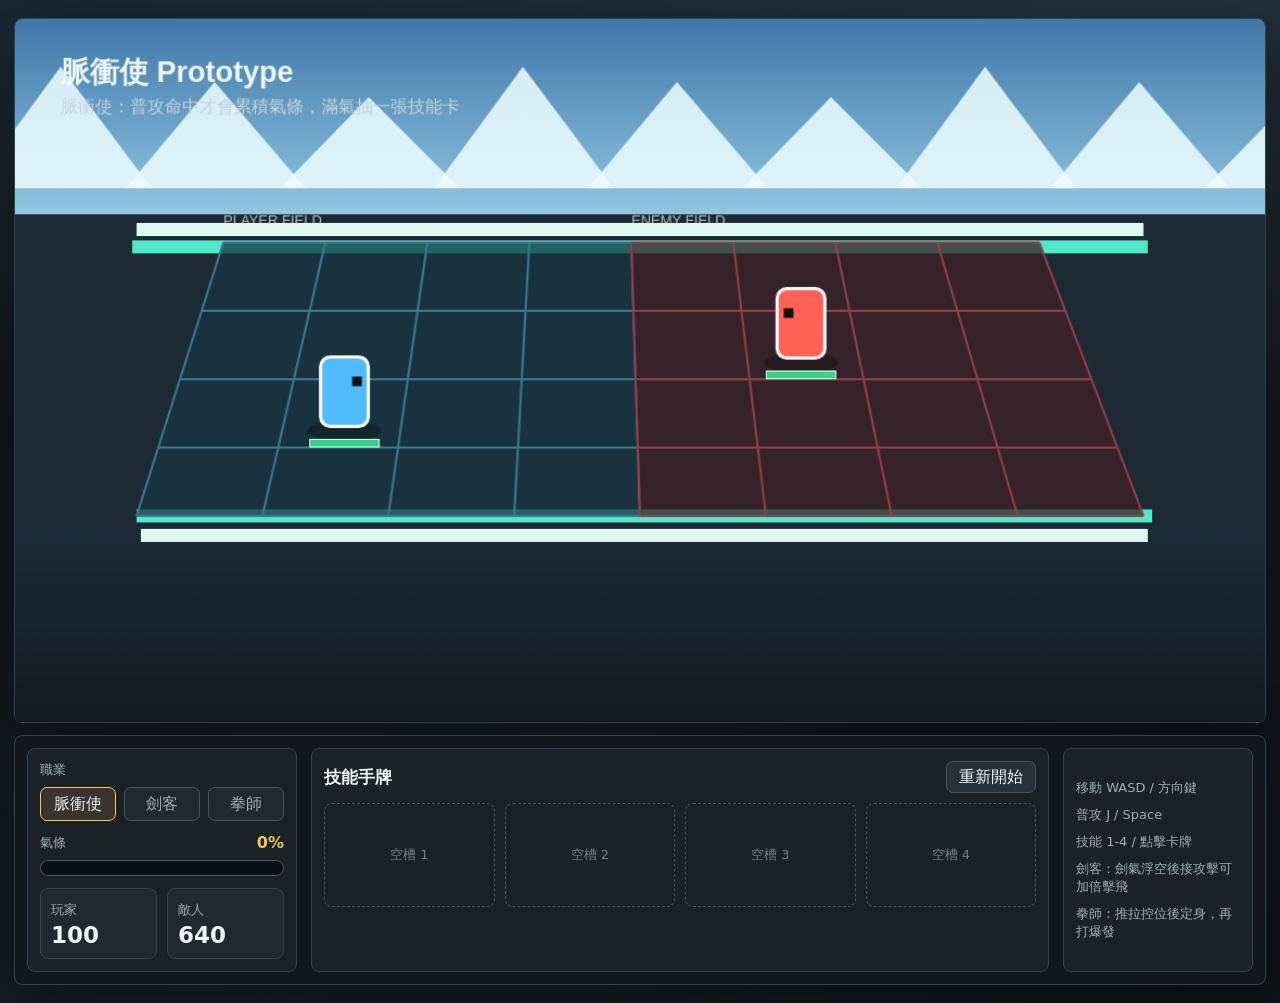
==== index.html @ 4a34f6ae "Initial game prototype" ====
<!doctype html>
<html lang="zh-Hant">
  <head>
    <meta charset="utf-8">
    <meta name="viewport" content="width=device-width, initial-scale=1">
    <title>Pulse Deck Prototype</title>
    <link rel="stylesheet" href="styles.css">
  </head>
  <body>
    <main class="shell">
      <section class="stage" aria-label="battle field">
        <canvas id="game" width="1152" height="648"></canvas>
      </section>

      <section class="bottom-hud" aria-label="battle controls">
        <div class="status-panel">
          <div class="class-panel" aria-label="class select">
            <span>職業</span>
            <div class="class-buttons">
              <button class="class-button active" type="button" data-class="adept">脈衝使</button>
              <button class="class-button" type="button" data-class="swordsman">劍客</button>
              <button class="class-button" type="button" data-class="boxer">拳師</button>
            </div>
          </div>

          <div class="meter-block">
            <div class="meter-label">
              <span>氣條</span>
              <strong id="chargeText">0%</strong>
            </div>
            <div class="meter">
              <div id="chargeFill" class="meter-fill"></div>
            </div>
          </div>

          <div class="stats">
            <div>
              <span>玩家</span>
              <strong id="playerHp">100</strong>
            </div>
            <div>
              <span>敵人</span>
              <strong id="enemyHp">160</strong>
            </div>
          </div>
        </div>

        <div class="hand-panel">
          <div class="hand-header">
            <h1>技能手牌</h1>
            <button id="restart" type="button">重新開始</button>
          </div>
          <div id="hand" class="hand" aria-live="polite"></div>
        </div>

        <div class="legend">
          <span>移動 WASD / 方向鍵</span>
          <span>普攻 J / Space</span>
          <span>技能 1-4 / 點擊卡牌</span>
          <span>劍客：劍氣浮空後接攻擊可加倍擊飛</span>
          <span>拳師：推拉控位後定身，再打爆發</span>
        </div>
      </section>
    </main>

    <script src="game.js"></script>
  </body>
</html>
---- styles.css ----
:root {
  color-scheme: dark;
  --bg: #101418;
  --panel: #151b20;
  --panel-2: #1d252b;
  --line: #33424c;
  --text: #eef5f7;
  --muted: #9eadb7;
  --good: #32d58a;
  --warn: #f1c94c;
  --hot: #ff6255;
  --skill: #50bcff;
}

* {
  box-sizing: border-box;
}

body {
  min-height: 100vh;
  margin: 0;
  background:
    linear-gradient(180deg, rgba(75, 132, 178, 0.18), transparent 42%),
    linear-gradient(135deg, #0f1419, #171d22 52%, #101317);
  color: var(--text);
  font-family: "Segoe UI", "Microsoft JhengHei", system-ui, sans-serif;
}

button {
  font: inherit;
}

.shell {
  width: min(1260px, calc(100vw - 28px));
  min-height: 100vh;
  margin: 0 auto;
  display: grid;
  grid-template-rows: auto auto;
  gap: 12px;
  align-content: start;
  padding: 18px 0;
}

.stage,
.bottom-hud {
  border: 1px solid var(--line);
  border-radius: 8px;
  background: rgba(18, 23, 28, 0.92);
  box-shadow: 0 22px 72px rgba(0, 0, 0, 0.34);
}

.stage {
  overflow: hidden;
}

canvas {
  width: 100%;
  height: auto;
  aspect-ratio: 16 / 9;
  display: block;
  background: #11171d;
}

.bottom-hud {
  min-height: 168px;
  padding: 12px;
  display: grid;
  grid-template-columns: 270px minmax(0, 1fr) 190px;
  gap: 14px;
  align-items: stretch;
}

.status-panel,
.hand-panel,
.legend {
  min-width: 0;
  border: 1px solid var(--line);
  border-radius: 8px;
  background: rgba(29, 37, 43, 0.82);
}

.status-panel {
  padding: 12px;
  display: grid;
  gap: 12px;
}

.class-panel {
  display: grid;
  gap: 8px;
}

.class-panel > span {
  color: var(--muted);
  font-size: 13px;
}

.class-buttons {
  display: grid;
  grid-template-columns: repeat(3, 1fr);
  gap: 8px;
}

.class-button {
  min-height: 34px;
  border: 1px solid #46545f;
  border-radius: 7px;
  background: #202930;
  color: var(--muted);
  cursor: pointer;
}

.class-button.active {
  border-color: var(--warn);
  background: #3a3330;
  color: var(--text);
}

.class-button:hover {
  background: #2b363f;
  color: var(--text);
}

.meter-label,
.hand-header {
  display: flex;
  align-items: center;
  justify-content: space-between;
  gap: 12px;
}

.meter-label span,
.stats span,
.legend span {
  color: var(--muted);
  font-size: 13px;
}

.meter-label strong {
  color: var(--warn);
}

.meter {
  height: 16px;
  overflow: hidden;
  margin-top: 8px;
  border: 1px solid #4b5761;
  border-radius: 999px;
  background: #0c0f12;
}

.meter-fill {
  width: 0%;
  height: 100%;
  border-radius: inherit;
  background: linear-gradient(90deg, var(--warn), var(--good));
  transition: width 120ms linear;
}

.stats {
  display: grid;
  grid-template-columns: 1fr 1fr;
  gap: 10px;
}

.stats div {
  min-width: 0;
  padding: 10px;
  border: 1px solid var(--line);
  border-radius: 8px;
  background: #202930;
}

.stats strong {
  display: block;
  margin-top: 3px;
  font-size: 23px;
}

.hand-panel {
  padding: 12px;
}

.hand-header {
  margin-bottom: 10px;
}

.hand-header h1 {
  margin: 0;
  font-size: 17px;
}

#restart {
  min-height: 32px;
  padding: 0 12px;
  border: 1px solid #46545f;
  border-radius: 7px;
  background: #26313a;
  color: var(--text);
  cursor: pointer;
}

#restart:hover {
  background: #303c45;
}

.hand {
  display: grid;
  grid-template-columns: repeat(4, minmax(0, 1fr));
  gap: 10px;
}

.card,
.card-slot {
  width: 100%;
  height: 104px;
  border-radius: 8px;
}

.card {
  padding: 10px;
  border: 1px solid #4a728c;
  background: linear-gradient(145deg, #21313a, #172229);
  color: var(--text);
  text-align: left;
  cursor: pointer;
}

.card:hover,
.card:focus-visible {
  outline: 2px solid var(--skill);
  outline-offset: 2px;
}

.card strong {
  display: flex;
  align-items: center;
  justify-content: space-between;
  gap: 8px;
  margin-bottom: 7px;
  color: #d8f0ff;
  font-size: 15px;
}

.card small {
  color: #93d8ff;
  font-size: 12px;
}

.card span {
  display: -webkit-box;
  overflow: hidden;
  -webkit-line-clamp: 3;
  -webkit-box-orient: vertical;
  color: var(--muted);
  font-size: 12px;
  line-height: 1.42;
}

.card-slot {
  display: grid;
  place-items: center;
  border: 1px dashed #46535d;
  color: #6f7d86;
  font-size: 13px;
}

.legend {
  padding: 12px;
  display: grid;
  align-content: center;
  gap: 9px;
}

@media (max-width: 900px) {
  .bottom-hud {
    grid-template-columns: 1fr;
  }
}
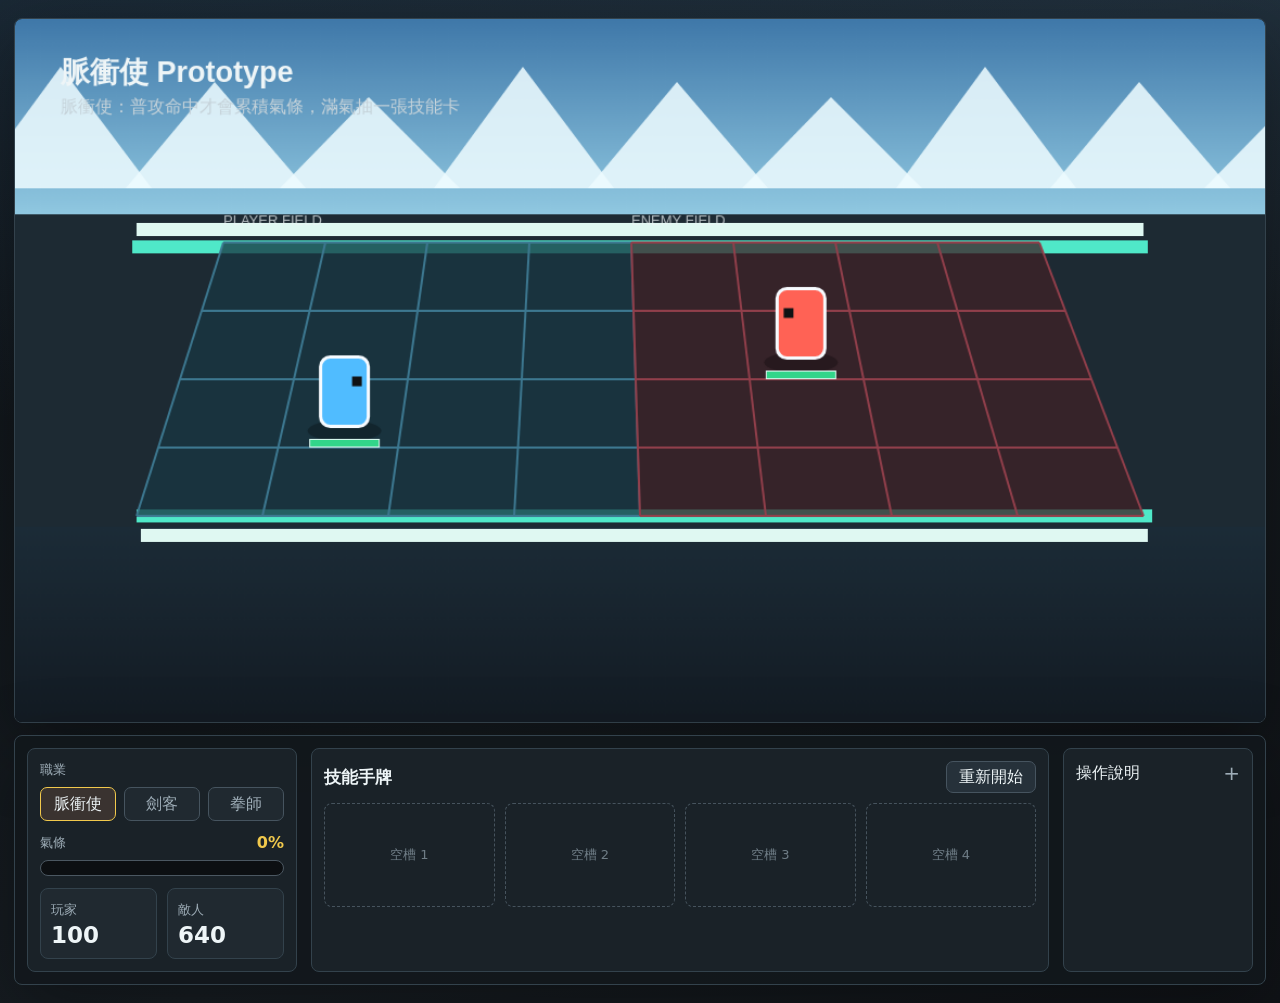
==== commit e952dc2c: "Add mobile touch controls" ====
--- a/index.html
+++ b/index.html
@@ -53,13 +53,17 @@
           <div id="hand" class="hand" aria-live="polite"></div>
         </div>
 
-        <div class="legend">
-          <span>移動 WASD / 方向鍵</span>
-          <span>普攻 J / Space</span>
-          <span>技能 1-4 / 點擊卡牌</span>
-          <span>劍客：劍氣浮空後接攻擊可加倍擊飛</span>
-          <span>拳師：推拉控位後定身，再打爆發</span>
-        </div>
+        <details class="legend">
+          <summary>操作說明</summary>
+          <div class="legend-content">
+            <span>移動 WASD / 方向鍵</span>
+            <span>普攻 J / Space</span>
+            <span>技能 1-4 / 點擊卡牌</span>
+            <span>手機：在棋盤滑動移動，點擊棋盤普攻</span>
+            <span>劍客：劍氣浮空後接攻擊可加倍擊飛</span>
+            <span>拳師：推拉控位後定身，再打爆發</span>
+          </div>
+        </details>
       </section>
     </main>
 
--- a/styles.css
+++ b/styles.css
@@ -51,6 +51,7 @@
 
 .stage {
   overflow: hidden;
+  touch-action: none;
 }
 
 canvas {
@@ -266,7 +267,36 @@
 }
 
 .legend {
+  overflow: hidden;
+}
+
+.legend summary {
+  min-height: 44px;
   padding: 12px;
+  display: flex;
+  align-items: center;
+  cursor: pointer;
+  color: var(--text);
+  list-style: none;
+}
+
+.legend summary::-webkit-details-marker {
+  display: none;
+}
+
+.legend summary::after {
+  content: "+";
+  margin-left: auto;
+  color: var(--muted);
+  font-size: 20px;
+}
+
+.legend[open] summary::after {
+  content: "-";
+}
+
+.legend-content {
+  padding: 0 12px 12px;
   display: grid;
   align-content: center;
   gap: 9px;
@@ -276,4 +306,27 @@
   .bottom-hud {
     grid-template-columns: 1fr;
   }
-}
+
+  .shell {
+    width: min(100%, calc(100vw - 16px));
+    padding: 8px 0;
+  }
+
+  .bottom-hud {
+    gap: 12px;
+    padding: 12px;
+  }
+
+  .card,
+  .card-slot {
+    height: 106px;
+  }
+}
+
+body.mobile-input canvas {
+  touch-action: none;
+}
+
+body.mobile-input .card {
+  -webkit-tap-highlight-color: transparent;
+}
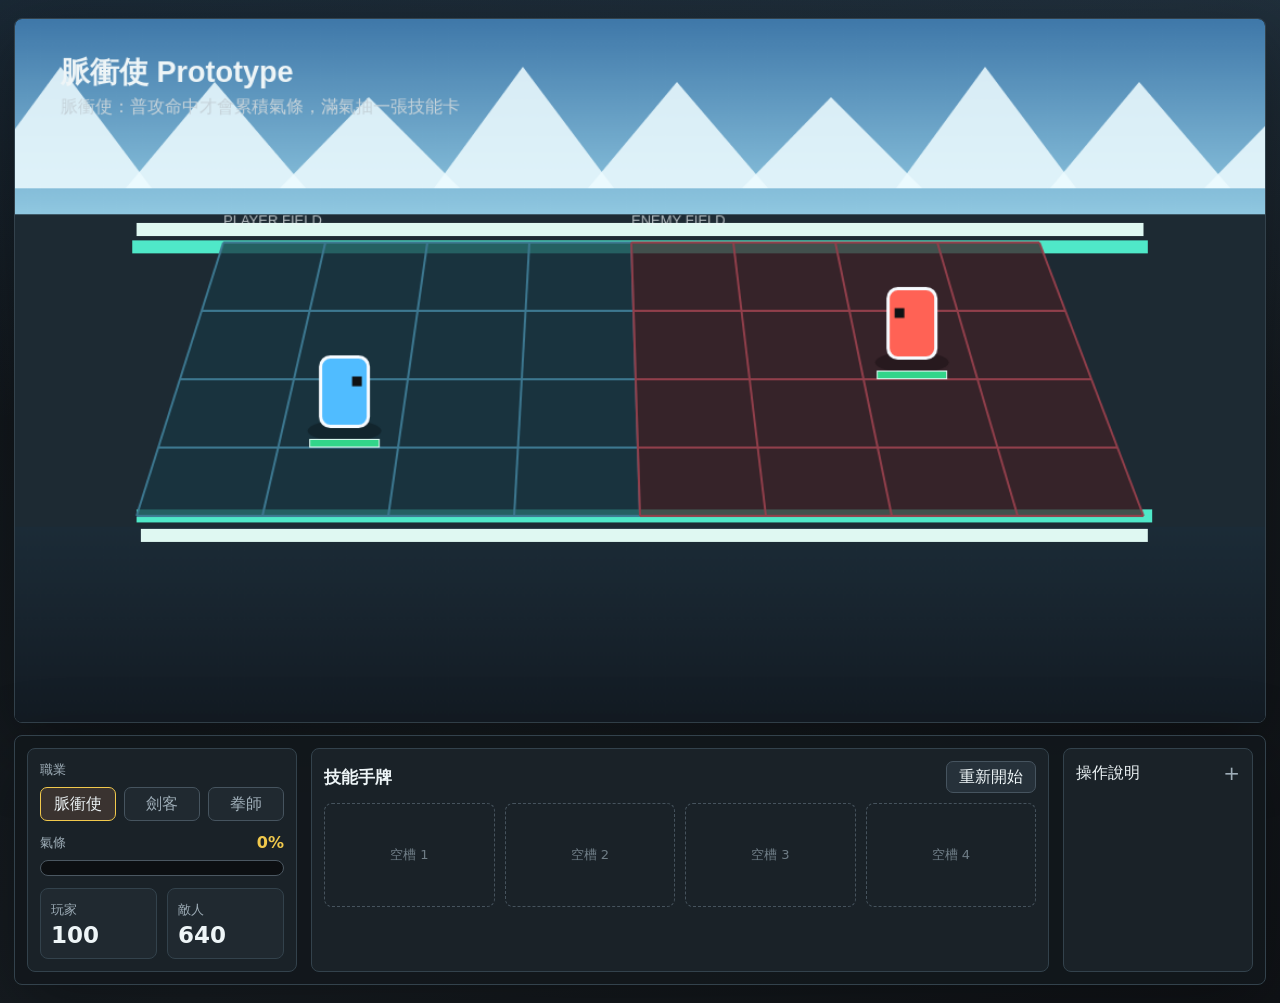
==== commit e88a2484: "Update game with Claude revisions" ====
--- a/index.html
+++ b/index.html
@@ -40,7 +40,7 @@
             </div>
             <div>
               <span>敵人</span>
-              <strong id="enemyHp">160</strong>
+              <strong id="enemyHp">640</strong>
             </div>
           </div>
         </div>
@@ -59,6 +59,7 @@
             <span>移動 WASD / 方向鍵</span>
             <span>普攻 J / Space</span>
             <span>技能 1-4 / 點擊卡牌</span>
+            <span>暫停 P / Escape</span>
             <span>手機：在棋盤滑動移動，點擊棋盤普攻</span>
             <span>劍客：劍氣浮空後接攻擊可加倍擊飛</span>
             <span>拳師：推拉控位後定身，再打爆發</span>
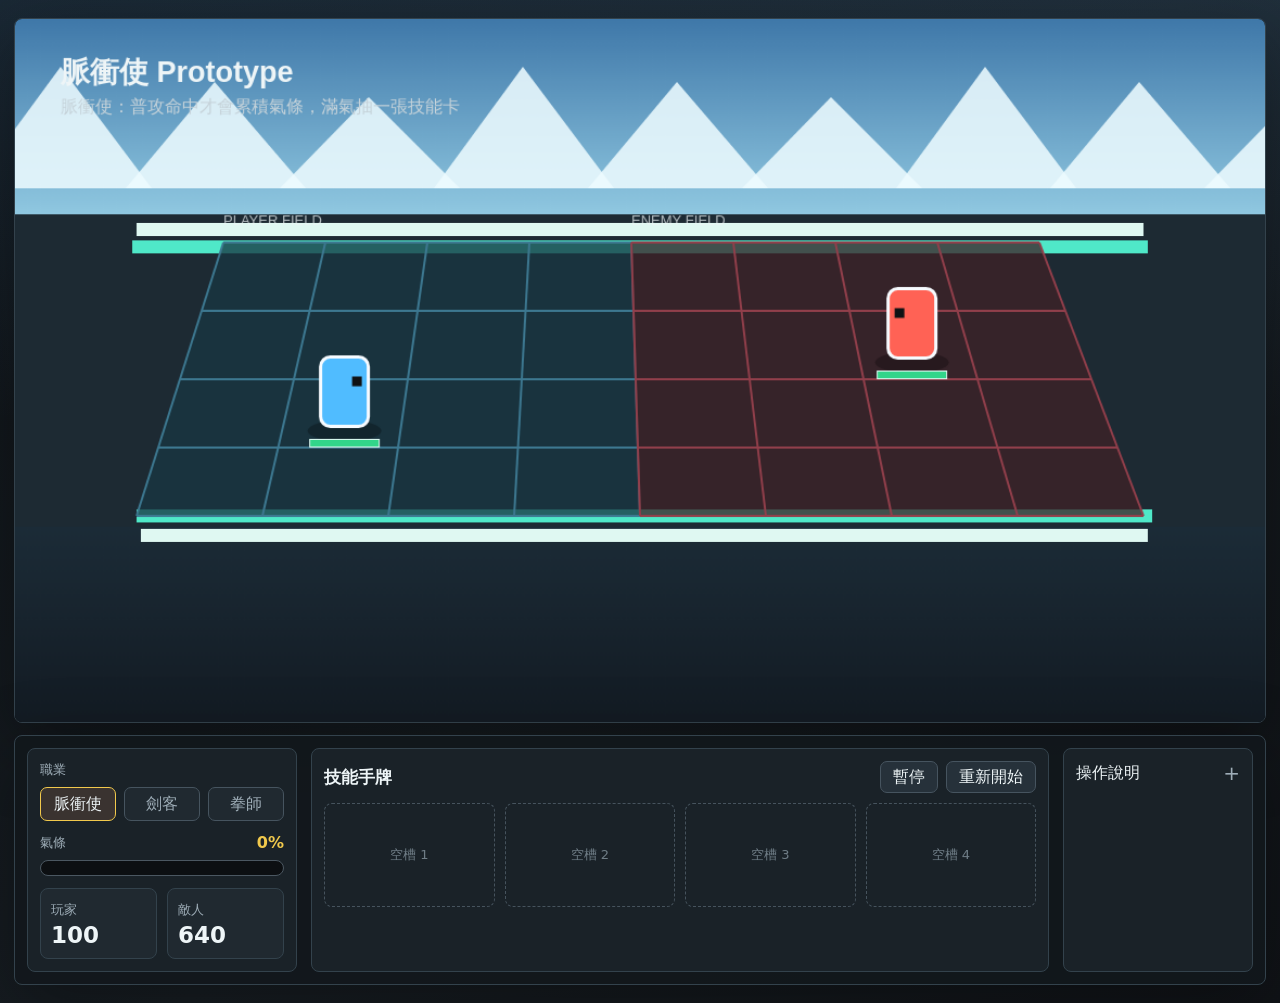
==== commit 3f875cd7: "Add visible pause control" ====
--- a/index.html
+++ b/index.html
@@ -48,7 +48,10 @@
         <div class="hand-panel">
           <div class="hand-header">
             <h1>技能手牌</h1>
-            <button id="restart" type="button">重新開始</button>
+            <div class="header-actions">
+              <button id="pause" type="button">暫停</button>
+              <button id="restart" type="button">重新開始</button>
+            </div>
           </div>
           <div id="hand" class="hand" aria-live="polite"></div>
         </div>
--- a/styles.css
+++ b/styles.css
@@ -191,7 +191,13 @@
   font-size: 17px;
 }
 
-#restart {
+.header-actions {
+  display: flex;
+  gap: 8px;
+}
+
+#restart,
+#pause {
   min-height: 32px;
   padding: 0 12px;
   border: 1px solid #46545f;
@@ -201,8 +207,14 @@
   cursor: pointer;
 }
 
-#restart:hover {
+#restart:hover,
+#pause:hover {
   background: #303c45;
+}
+
+#pause.active {
+  border-color: var(--warn);
+  background: #3a3330;
 }
 
 .hand {
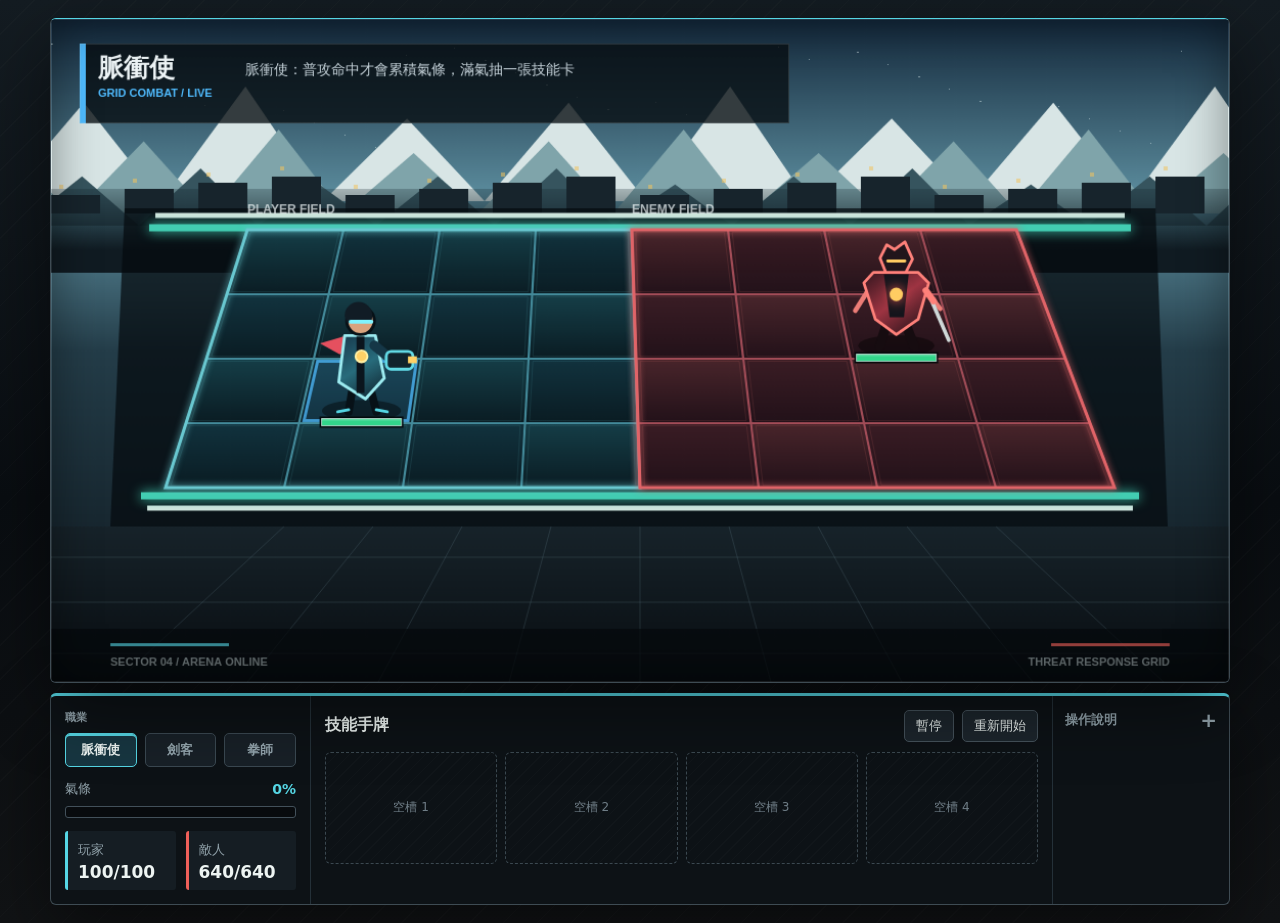
==== commit 71714514: "Enhance visuals and add teleport melee attack" ====
--- a/index.html
+++ b/index.html
@@ -4,6 +4,7 @@
     <meta charset="utf-8">
     <meta name="viewport" content="width=device-width, initial-scale=1">
     <title>Pulse Deck Prototype</title>
+    <link rel="icon" href="data:,">
     <link rel="stylesheet" href="styles.css">
   </head>
   <body>
--- a/styles.css
+++ b/styles.css
@@ -1,15 +1,18 @@
 :root {
   color-scheme: dark;
-  --bg: #101418;
-  --panel: #151b20;
-  --panel-2: #1d252b;
-  --line: #33424c;
-  --text: #eef5f7;
-  --muted: #9eadb7;
+  --bg: #090d11;
+  --panel: #11171c;
+  --panel-2: #192128;
+  --line: #35434c;
+  --line-soft: #243038;
+  --text: #edf4f2;
+  --muted: #91a2aa;
   --good: #32d58a;
-  --warn: #f1c94c;
-  --hot: #ff6255;
-  --skill: #50bcff;
+  --warn: #edc95f;
+  --hot: #ef5f59;
+  --skill: #55d6e4;
+  --class-accent: #55d6e4;
+  --class-soft: #173641;
 }
 
 * {
@@ -20,10 +23,25 @@
   min-height: 100vh;
   margin: 0;
   background:
-    linear-gradient(180deg, rgba(75, 132, 178, 0.18), transparent 42%),
-    linear-gradient(135deg, #0f1419, #171d22 52%, #101317);
+    repeating-linear-gradient(135deg, rgba(255, 255, 255, 0.015) 0 1px, transparent 1px 24px),
+    linear-gradient(180deg, #141c22 0, #090d11 54%, #111315 100%);
   color: var(--text);
   font-family: "Segoe UI", "Microsoft JhengHei", system-ui, sans-serif;
+}
+
+body[data-class="adept"] {
+  --class-accent: #55d6e4;
+  --class-soft: #173641;
+}
+
+body[data-class="swordsman"] {
+  --class-accent: #edc95f;
+  --class-soft: #3a3020;
+}
+
+body[data-class="boxer"] {
+  --class-accent: #ed7f43;
+  --class-soft: #40271f;
 }
 
 button {
@@ -31,27 +49,38 @@
 }
 
 .shell {
-  width: min(1260px, calc(100vw - 28px));
+  width: min(1180px, calc(100vw - 28px));
   min-height: 100vh;
   margin: 0 auto;
   display: grid;
   grid-template-rows: auto auto;
-  gap: 12px;
+  gap: 10px;
   align-content: start;
   padding: 18px 0;
 }
 
 .stage,
 .bottom-hud {
-  border: 1px solid var(--line);
-  border-radius: 8px;
-  background: rgba(18, 23, 28, 0.92);
-  box-shadow: 0 22px 72px rgba(0, 0, 0, 0.34);
+  border: 1px solid #3e4b53;
+  border-radius: 6px;
+  background: rgba(13, 18, 22, 0.96);
+  box-shadow: 0 24px 70px rgba(0, 0, 0, 0.46);
 }
 
 .stage {
+  position: relative;
   overflow: hidden;
   touch-action: none;
+  border-top-color: var(--class-accent);
+}
+
+.stage::after {
+  content: "";
+  position: absolute;
+  inset: 0;
+  pointer-events: none;
+  border: 1px solid rgba(255, 255, 255, 0.08);
+  box-shadow: inset 0 0 48px rgba(0, 0, 0, 0.42);
 }
 
 canvas {
@@ -64,26 +93,28 @@
 
 .bottom-hud {
   min-height: 168px;
-  padding: 12px;
-  display: grid;
-  grid-template-columns: 270px minmax(0, 1fr) 190px;
-  gap: 14px;
+  padding: 0;
+  display: grid;
+  grid-template-columns: 260px minmax(0, 1fr) 176px;
+  gap: 0;
   align-items: stretch;
+  border-top: 3px solid var(--class-accent);
 }
 
 .status-panel,
 .hand-panel,
 .legend {
   min-width: 0;
-  border: 1px solid var(--line);
-  border-radius: 8px;
-  background: rgba(29, 37, 43, 0.82);
+  border: 0;
+  border-radius: 0;
+  background: transparent;
 }
 
 .status-panel {
-  padding: 12px;
-  display: grid;
-  gap: 12px;
+  padding: 14px;
+  display: grid;
+  gap: 13px;
+  border-right: 1px solid var(--line-soft);
 }
 
 .class-panel {
@@ -93,7 +124,9 @@
 
 .class-panel > span {
   color: var(--muted);
-  font-size: 13px;
+  font-size: 11px;
+  font-weight: 700;
+  letter-spacing: 0;
 }
 
 .class-buttons {
@@ -104,17 +137,22 @@
 
 .class-button {
   min-height: 34px;
-  border: 1px solid #46545f;
-  border-radius: 7px;
-  background: #202930;
+  padding: 0 6px;
+  border: 1px solid #3a4851;
+  border-radius: 5px;
+  background: #182027;
   color: var(--muted);
   cursor: pointer;
+  font-size: 13px;
+  font-weight: 700;
+  transition: border-color 140ms ease, background 140ms ease, color 140ms ease;
 }
 
 .class-button.active {
-  border-color: var(--warn);
-  background: #3a3330;
-  color: var(--text);
+  border-color: var(--class-accent);
+  background: var(--class-soft);
+  color: var(--text);
+  box-shadow: inset 0 2px 0 var(--class-accent);
 }
 
 .class-button:hover {
@@ -138,24 +176,33 @@
 }
 
 .meter-label strong {
-  color: var(--warn);
+  color: var(--class-accent);
+  font-size: 14px;
 }
 
 .meter {
-  height: 16px;
+  height: 12px;
   overflow: hidden;
   margin-top: 8px;
-  border: 1px solid #4b5761;
-  border-radius: 999px;
-  background: #0c0f12;
+  border: 1px solid #42505a;
+  border-radius: 3px;
+  background: #080b0e;
 }
 
 .meter-fill {
   width: 0%;
   height: 100%;
-  border-radius: inherit;
-  background: linear-gradient(90deg, var(--warn), var(--good));
+  background: linear-gradient(90deg, #d8b850, var(--class-accent));
   transition: width 120ms linear;
+}
+
+.meter-block.ready .meter {
+  border-color: var(--warn);
+  box-shadow: 0 0 12px rgba(237, 201, 95, 0.38);
+}
+
+.meter-block.ready .meter-label strong {
+  color: var(--warn);
 }
 
 .stats {
@@ -166,20 +213,26 @@
 
 .stats div {
   min-width: 0;
-  padding: 10px;
-  border: 1px solid var(--line);
-  border-radius: 8px;
-  background: #202930;
+  padding: 8px 10px;
+  border-left: 3px solid var(--class-accent);
+  border-radius: 3px;
+  background: #151d23;
+}
+
+.stats div:last-child {
+  border-left-color: var(--hot);
 }
 
 .stats strong {
   display: block;
   margin-top: 3px;
-  font-size: 23px;
+  font-size: 17px;
+  white-space: nowrap;
 }
 
 .hand-panel {
-  padding: 12px;
+  padding: 14px;
+  border-right: 1px solid var(--line-soft);
 }
 
 .hand-header {
@@ -188,7 +241,8 @@
 
 .hand-header h1 {
   margin: 0;
-  font-size: 17px;
+  font-size: 16px;
+  letter-spacing: 0;
 }
 
 .header-actions {
@@ -199,12 +253,13 @@
 #restart,
 #pause {
   min-height: 32px;
-  padding: 0 12px;
-  border: 1px solid #46545f;
-  border-radius: 7px;
-  background: #26313a;
+  padding: 0 11px;
+  border: 1px solid #44515a;
+  border-radius: 5px;
+  background: #1c252c;
   color: var(--text);
   cursor: pointer;
+  font-size: 13px;
 }
 
 #restart:hover,
@@ -214,35 +269,59 @@
 
 #pause.active {
   border-color: var(--warn);
-  background: #3a3330;
+  background: #3a3020;
 }
 
 .hand {
   display: grid;
   grid-template-columns: repeat(4, minmax(0, 1fr));
-  gap: 10px;
+  gap: 8px;
 }
 
 .card,
 .card-slot {
   width: 100%;
-  height: 104px;
-  border-radius: 8px;
+  height: 112px;
+  border-radius: 6px;
 }
 
 .card {
+  position: relative;
+  overflow: hidden;
   padding: 10px;
-  border: 1px solid #4a728c;
-  background: linear-gradient(145deg, #21313a, #172229);
+  border: 1px solid #45535c;
+  border-top: 3px solid var(--class-accent);
+  background:
+    linear-gradient(155deg, color-mix(in srgb, var(--class-soft) 72%, #1a2228), #11171c 68%);
   color: var(--text);
   text-align: left;
   cursor: pointer;
+  transition: transform 130ms ease, border-color 130ms ease, filter 130ms ease;
+}
+
+.card::after {
+  content: "";
+  position: absolute;
+  right: -24px;
+  bottom: -34px;
+  width: 78px;
+  height: 78px;
+  border: 1px solid color-mix(in srgb, var(--class-accent) 35%, transparent);
+  transform: rotate(45deg);
 }
 
 .card:hover,
 .card:focus-visible {
-  outline: 2px solid var(--skill);
-  outline-offset: 2px;
+  outline: 0;
+  border-color: var(--class-accent);
+  transform: translateY(-2px);
+  filter: brightness(1.1);
+}
+
+.card:disabled {
+  cursor: not-allowed;
+  opacity: 0.48;
+  transform: none;
 }
 
 .card strong {
@@ -251,13 +330,17 @@
   justify-content: space-between;
   gap: 8px;
   margin-bottom: 7px;
-  color: #d8f0ff;
-  font-size: 15px;
+  color: var(--text);
+  font-size: 14px;
 }
 
 .card small {
-  color: #93d8ff;
-  font-size: 12px;
+  padding: 2px 5px;
+  border: 1px solid color-mix(in srgb, var(--class-accent) 55%, #35434c);
+  border-radius: 3px;
+  color: var(--class-accent);
+  font-size: 10px;
+  white-space: nowrap;
 }
 
 .card span {
@@ -266,20 +349,22 @@
   -webkit-line-clamp: 3;
   -webkit-box-orient: vertical;
   color: var(--muted);
+  font-size: 11px;
+  line-height: 1.48;
+}
+
+.card-slot {
+  display: grid;
+  place-items: center;
+  border: 1px dashed #3b4850;
+  background: repeating-linear-gradient(135deg, transparent 0 8px, rgba(255, 255, 255, 0.018) 8px 9px);
+  color: #6f7d86;
   font-size: 12px;
-  line-height: 1.42;
-}
-
-.card-slot {
-  display: grid;
-  place-items: center;
-  border: 1px dashed #46535d;
-  color: #6f7d86;
-  font-size: 13px;
 }
 
 .legend {
   overflow: hidden;
+  align-self: stretch;
 }
 
 .legend summary {
@@ -288,7 +373,9 @@
   display: flex;
   align-items: center;
   cursor: pointer;
-  color: var(--text);
+  color: var(--muted);
+  font-size: 13px;
+  font-weight: 700;
   list-style: none;
 }
 
@@ -329,12 +416,47 @@
     padding: 12px;
   }
 
+  .status-panel,
+  .hand-panel {
+    padding: 10px 0 14px;
+    border-right: 0;
+    border-bottom: 1px solid var(--line-soft);
+  }
+
+  .legend {
+    border: 0;
+  }
+
   .card,
   .card-slot {
     height: 106px;
   }
 }
 
+@media (max-width: 560px) {
+  .hand {
+    grid-template-columns: repeat(2, minmax(0, 1fr));
+  }
+
+  .card,
+  .card-slot {
+    height: 116px;
+  }
+
+  .hand-header {
+    align-items: flex-start;
+  }
+
+  .header-actions {
+    gap: 6px;
+  }
+
+  #restart,
+  #pause {
+    padding: 0 9px;
+  }
+}
+
 body.mobile-input canvas {
   touch-action: none;
 }
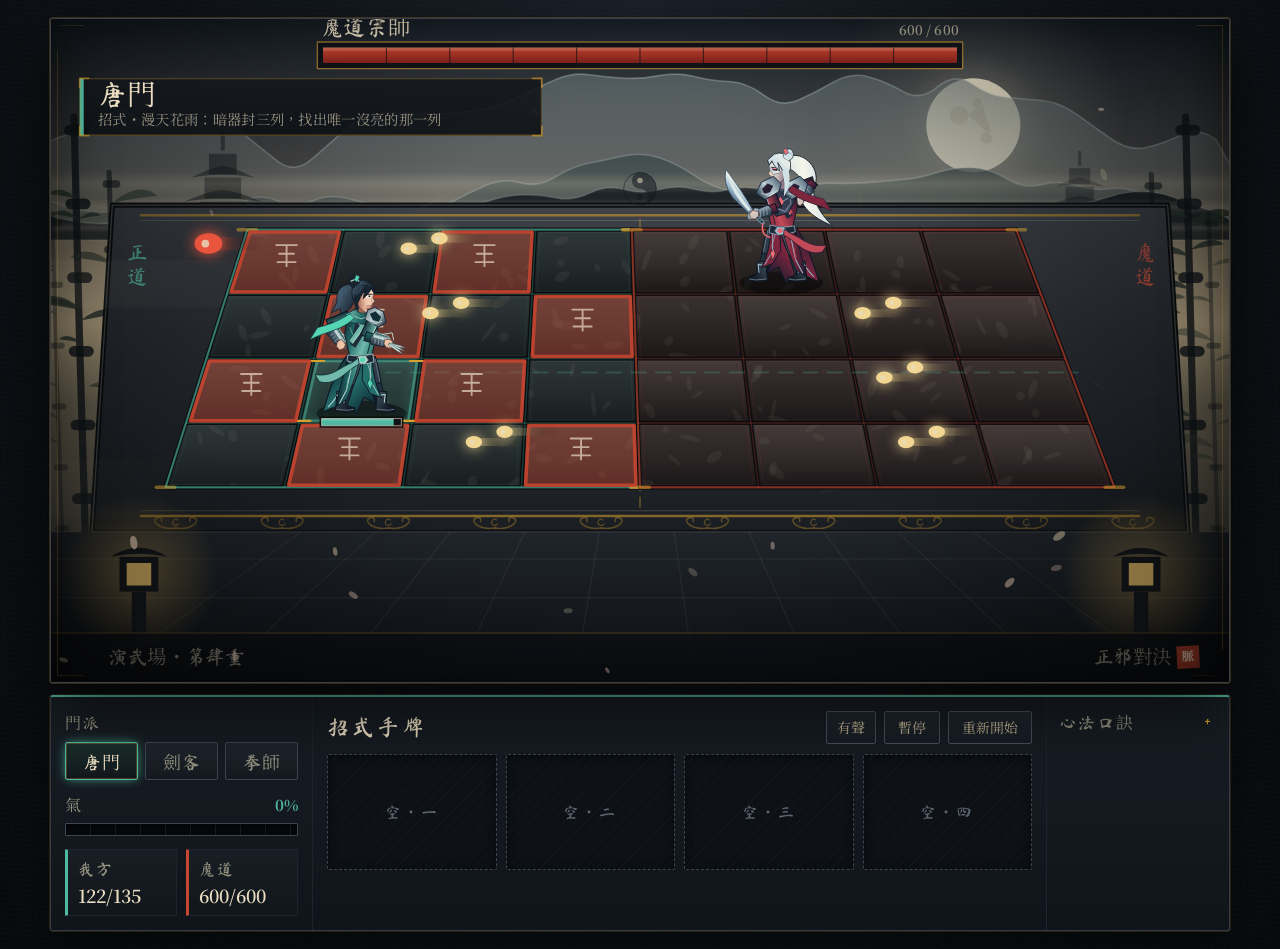
==== commit c89782e1: "Refresh wuxia arena and add articulated Canvas characters" ====
--- a/index.html
+++ b/index.html
@@ -3,22 +3,25 @@
   <head>
     <meta charset="utf-8">
     <meta name="viewport" content="width=device-width, initial-scale=1">
-    <title>Pulse Deck Prototype</title>
+    <title>脈息・演武場</title>
     <link rel="icon" href="data:,">
+    <link rel="preconnect" href="https://fonts.googleapis.com">
+    <link rel="preconnect" href="https://fonts.gstatic.com" crossorigin>
+    <link href="https://fonts.googleapis.com/css2?family=Noto+Serif+TC:wght@400;600;900&family=Ma+Shan+Zheng&family=Cinzel:wght@600&display=swap" rel="stylesheet">
     <link rel="stylesheet" href="styles.css">
   </head>
   <body>
     <main class="shell">
-      <section class="stage" aria-label="battle field">
+      <section class="stage" aria-label="演武場">
         <canvas id="game" width="1152" height="648"></canvas>
       </section>
 
-      <section class="bottom-hud" aria-label="battle controls">
+      <section class="bottom-hud" aria-label="戰鬥操作">
         <div class="status-panel">
-          <div class="class-panel" aria-label="class select">
-            <span>職業</span>
+          <div class="class-panel" aria-label="門派選擇">
+            <span class="panel-label">門派</span>
             <div class="class-buttons">
-              <button class="class-button active" type="button" data-class="adept">脈衝使</button>
+              <button class="class-button active" type="button" data-class="tangmen">唐門</button>
               <button class="class-button" type="button" data-class="swordsman">劍客</button>
               <button class="class-button" type="button" data-class="boxer">拳師</button>
             </div>
@@ -26,7 +29,7 @@
 
           <div class="meter-block">
             <div class="meter-label">
-              <span>氣條</span>
+              <span class="panel-label">氣</span>
               <strong id="chargeText">0%</strong>
             </div>
             <div class="meter">
@@ -35,43 +38,49 @@
           </div>
 
           <div class="stats">
-            <div>
-              <span>玩家</span>
-              <strong id="playerHp">100</strong>
+            <div class="stat stat-self">
+              <span class="panel-label">我方</span>
+              <strong id="playerHp">135</strong>
             </div>
-            <div>
-              <span>敵人</span>
-              <strong id="enemyHp">640</strong>
+            <div class="stat stat-foe">
+              <span class="panel-label">魔道</span>
+              <strong id="enemyHp">600</strong>
             </div>
           </div>
         </div>
 
         <div class="hand-panel">
           <div class="hand-header">
-            <h1>技能手牌</h1>
+            <h1>招式手牌</h1>
             <div class="header-actions">
+              <button id="mute" type="button" aria-pressed="false">有聲</button>
               <button id="pause" type="button">暫停</button>
               <button id="restart" type="button">重新開始</button>
             </div>
           </div>
-          <div id="hand" class="hand" aria-live="polite"></div>
+          <div id="hand" class="hand"></div>
         </div>
 
         <details class="legend">
-          <summary>操作說明</summary>
+          <summary>心法口訣</summary>
           <div class="legend-content">
-            <span>移動 WASD / 方向鍵</span>
-            <span>普攻 J / Space</span>
-            <span>技能 1-4 / 點擊卡牌</span>
-            <span>暫停 P / Escape</span>
-            <span>手機：在棋盤滑動移動，點擊棋盤普攻</span>
-            <span>劍客：劍氣浮空後接攻擊可加倍擊飛</span>
-            <span>拳師：推拉控位後定身，再打爆發</span>
+            <span>移動 WASD／方向鍵</span>
+            <span>普攻 J／Space</span>
+            <span>招式 1-4／點擊手牌：第一下瞄準，第二下施放</span>
+            <span>取消瞄準 Q／Escape</span>
+            <span>暫停 P／Escape　｜　靜音：右上「有聲」鈕</span>
+            <span>手機：棋盤滑動移動，點擊普攻</span>
+            <span>劍客：浮空後接特定攻擊可加倍擊飛</span>
+            <span>拳師：普攻會順移到敵人正對格出拳，必中但位置由敵人決定</span>
+            <span>拳師：攻速較慢，但每拳集氣較高</span>
+            <span>拳師：百裂崩拳引導 1.6 秒期間無法移動</span>
+            <span>魔道會同時放場地攻擊與招式，先讀腳下再讀招</span>
           </div>
         </details>
       </section>
     </main>
 
+    <script src="character-art.js"></script>
     <script src="game.js"></script>
   </body>
 </html>
--- a/styles.css
+++ b/styles.css
@@ -1,18 +1,33 @@
 :root {
   color-scheme: dark;
-  --bg: #090d11;
-  --panel: #11171c;
-  --panel-2: #192128;
-  --line: #35434c;
-  --line-soft: #243038;
-  --text: #edf4f2;
-  --muted: #91a2aa;
-  --good: #32d58a;
-  --warn: #edc95f;
-  --hot: #ef5f59;
-  --skill: #55d6e4;
-  --class-accent: #55d6e4;
-  --class-soft: #173641;
+
+  /* 墨色底層 */
+  --ink: #0a0d11;
+  --ink-2: #12171d;
+  --lacquer: #171d24;
+  --lacquer-2: #1f272f;
+  --line: #2c3641;
+  --line-soft: #1d242b;
+
+  /* 宣紙與硃砂 */
+  --paper: #e9dcc0;
+  --paper-dim: #c3b593;
+  --paper-deep: #a89a78;
+  --cinnabar: #c8452f;
+  --cinnabar-lit: #e8543c;
+  --gold: #d8a12f;
+  --gold-lit: #f0d692;
+  --jade: #4fb8a0;
+  --plum: #8e4b6d;
+
+  --text: var(--paper);
+  --muted: #93917f;
+
+  --class-accent: var(--jade);
+  --class-soft: #1c2f2c;
+
+  --cjk: "Noto Serif TC", "Source Han Serif TC", "Songti TC", "PMingLiU", "MingLiU", "SimSun", serif;
+  --brush: "Ma Shan Zheng", "Noto Serif TC", "Songti TC", "PMingLiU", serif;
 }
 
 * {
@@ -23,29 +38,34 @@
   min-height: 100vh;
   margin: 0;
   background:
-    repeating-linear-gradient(135deg, rgba(255, 255, 255, 0.015) 0 1px, transparent 1px 24px),
-    linear-gradient(180deg, #141c22 0, #090d11 54%, #111315 100%);
+    /* 宣紙纖維紋 */
+    repeating-linear-gradient(92deg, rgba(233, 220, 192, 0.014) 0 1px, transparent 1px 3px),
+    repeating-linear-gradient(4deg, rgba(233, 220, 192, 0.01) 0 1px, transparent 1px 5px),
+    radial-gradient(ellipse at 50% 0%, #1a2129 0%, #0d1116 52%, #070a0d 100%);
   color: var(--text);
-  font-family: "Segoe UI", "Microsoft JhengHei", system-ui, sans-serif;
-}
-
-body[data-class="adept"] {
-  --class-accent: #55d6e4;
-  --class-soft: #173641;
+  font-family: var(--cjk);
+  font-weight: 400;
+  -webkit-font-smoothing: antialiased;
+}
+
+body[data-class="tangmen"] {
+  --class-accent: #4fb8a0;
+  --class-soft: #1b2f2c;
 }
 
 body[data-class="swordsman"] {
-  --class-accent: #edc95f;
-  --class-soft: #3a3020;
+  --class-accent: #d8a12f;
+  --class-soft: #2f2718;
 }
 
 body[data-class="boxer"] {
-  --class-accent: #ed7f43;
-  --class-soft: #40271f;
+  --class-accent: #e07b3a;
+  --class-soft: #33211a;
 }
 
 button {
   font: inherit;
+  font-family: var(--cjk);
 }
 
 .shell {
@@ -54,24 +74,22 @@
   margin: 0 auto;
   display: grid;
   grid-template-rows: auto auto;
-  gap: 10px;
+  gap: 12px;
   align-content: start;
   padding: 18px 0;
 }
 
-.stage,
-.bottom-hud {
-  border: 1px solid #3e4b53;
-  border-radius: 6px;
-  background: rgba(13, 18, 22, 0.96);
-  box-shadow: 0 24px 70px rgba(0, 0, 0, 0.46);
-}
-
+/* ── 畫布外框：漆器裱框 ─────────────────────────────────────── */
 .stage {
   position: relative;
   overflow: hidden;
   touch-action: none;
-  border-top-color: var(--class-accent);
+  border: 1px solid #38414c;
+  border-radius: 3px;
+  background: #0a0d11;
+  box-shadow:
+    0 0 0 1px rgba(216, 161, 47, 0.22),
+    0 26px 68px rgba(0, 0, 0, 0.66);
 }
 
 .stage::after {
@@ -79,8 +97,23 @@
   position: absolute;
   inset: 0;
   pointer-events: none;
-  border: 1px solid rgba(255, 255, 255, 0.08);
-  box-shadow: inset 0 0 48px rgba(0, 0, 0, 0.42);
+  box-shadow: inset 0 0 60px rgba(0, 0, 0, 0.5);
+}
+
+/* 四角金屬包角 */
+.stage::before {
+  content: "";
+  position: absolute;
+  inset: 6px;
+  pointer-events: none;
+  z-index: 2;
+  border: 1px solid rgba(216, 161, 47, 0.16);
+  clip-path: polygon(
+    0 0, 26px 0, 26px 1px, 1px 1px, 1px 26px, 0 26px,
+    0 100%, 26px 100%, 26px calc(100% - 1px), 1px calc(100% - 1px), 1px calc(100% - 26px), 0 calc(100% - 26px),
+    100% 100%, calc(100% - 26px) 100%, calc(100% - 26px) calc(100% - 1px), calc(100% - 1px) calc(100% - 1px), calc(100% - 1px) calc(100% - 26px), 100% calc(100% - 26px),
+    100% 0, calc(100% - 26px) 0, calc(100% - 26px) 1px, calc(100% - 1px) 1px, calc(100% - 1px) 26px, 100% 26px
+  );
 }
 
 canvas {
@@ -88,17 +121,26 @@
   height: auto;
   aspect-ratio: 16 / 9;
   display: block;
-  background: #11171d;
-}
-
+  background: #0a0d11;
+}
+
+/* ── 下方操作區：卷軸 ───────────────────────────────────────── */
 .bottom-hud {
-  min-height: 168px;
+  min-height: 172px;
   padding: 0;
   display: grid;
-  grid-template-columns: 260px minmax(0, 1fr) 176px;
+  grid-template-columns: 262px minmax(0, 1fr) 182px;
   gap: 0;
   align-items: stretch;
-  border-top: 3px solid var(--class-accent);
+  border: 1px solid #333c46;
+  border-top: 2px solid var(--class-accent);
+  border-radius: 3px;
+  background:
+    repeating-linear-gradient(92deg, rgba(233, 220, 192, 0.012) 0 1px, transparent 1px 4px),
+    linear-gradient(180deg, var(--lacquer) 0%, #0f141a 100%);
+  box-shadow:
+    0 0 0 1px rgba(216, 161, 47, 0.16),
+    0 18px 44px rgba(0, 0, 0, 0.5);
 }
 
 .status-panel,
@@ -117,47 +159,51 @@
   border-right: 1px solid var(--line-soft);
 }
 
+.panel-label {
+  color: var(--muted);
+  font-family: var(--brush);
+  font-size: 16px;
+  letter-spacing: 2px;
+}
+
 .class-panel {
   display: grid;
   gap: 8px;
 }
 
-.class-panel > span {
-  color: var(--muted);
-  font-size: 11px;
-  font-weight: 700;
-  letter-spacing: 0;
-}
-
 .class-buttons {
   display: grid;
   grid-template-columns: repeat(3, 1fr);
-  gap: 8px;
-}
-
+  gap: 7px;
+}
+
+/* 門派鈕 = 篆刻印章 */
 .class-button {
-  min-height: 34px;
-  padding: 0 6px;
-  border: 1px solid #3a4851;
-  border-radius: 5px;
-  background: #182027;
+  min-height: 38px;
+  padding: 0 4px;
+  border: 1px solid #3b4650;
+  border-radius: 2px;
+  background: linear-gradient(180deg, #1e252c, #151a20);
   color: var(--muted);
   cursor: pointer;
-  font-size: 13px;
-  font-weight: 700;
-  transition: border-color 140ms ease, background 140ms ease, color 140ms ease;
+  font-family: var(--brush);
+  font-size: 18px;
+  letter-spacing: 1px;
+  transition: border-color 160ms ease, background 160ms ease, color 160ms ease, box-shadow 160ms ease;
+}
+
+.class-button:hover {
+  border-color: var(--paper-deep);
+  color: var(--paper);
 }
 
 .class-button.active {
   border-color: var(--class-accent);
-  background: var(--class-soft);
-  color: var(--text);
-  box-shadow: inset 0 2px 0 var(--class-accent);
-}
-
-.class-button:hover {
-  background: #2b363f;
-  color: var(--text);
+  background: linear-gradient(180deg, var(--class-soft), #12171c);
+  color: var(--paper);
+  box-shadow:
+    inset 0 0 0 1px rgba(216, 161, 47, 0.28),
+    0 0 12px -2px var(--class-accent);
 }
 
 .meter-label,
@@ -168,66 +214,68 @@
   gap: 12px;
 }
 
-.meter-label span,
-.stats span,
-.legend span {
-  color: var(--muted);
-  font-size: 13px;
-}
-
 .meter-label strong {
   color: var(--class-accent);
-  font-size: 14px;
-}
-
+  font-size: 15px;
+  font-variant-numeric: tabular-nums;
+}
+
+/* 氣條：石槽裡的玉光 */
 .meter {
-  height: 12px;
+  height: 13px;
   overflow: hidden;
-  margin-top: 8px;
-  border: 1px solid #42505a;
-  border-radius: 3px;
-  background: #080b0e;
+  margin-top: 7px;
+  border: 1px solid #3d4751;
+  border-radius: 1px;
+  background:
+    repeating-linear-gradient(90deg, transparent 0 24px, rgba(233, 220, 192, 0.09) 24px 25px),
+    #06090c;
+  box-shadow: inset 0 2px 5px rgba(0, 0, 0, 0.7);
 }
 
 .meter-fill {
   width: 0%;
   height: 100%;
-  background: linear-gradient(90deg, #d8b850, var(--class-accent));
+  background: linear-gradient(90deg, var(--jade), var(--gold) 78%, var(--gold-lit));
+  box-shadow: 0 0 10px -1px var(--gold);
   transition: width 120ms linear;
 }
 
 .meter-block.ready .meter {
-  border-color: var(--warn);
-  box-shadow: 0 0 12px rgba(237, 201, 95, 0.38);
+  border-color: var(--gold);
+  box-shadow: inset 0 2px 5px rgba(0, 0, 0, 0.7), 0 0 14px -2px var(--gold);
 }
 
 .meter-block.ready .meter-label strong {
-  color: var(--warn);
+  color: var(--gold-lit);
 }
 
 .stats {
   display: grid;
   grid-template-columns: 1fr 1fr;
-  gap: 10px;
-}
-
-.stats div {
+  gap: 9px;
+}
+
+.stat {
   min-width: 0;
-  padding: 8px 10px;
-  border-left: 3px solid var(--class-accent);
-  border-radius: 3px;
-  background: #151d23;
-}
-
-.stats div:last-child {
-  border-left-color: var(--hot);
-}
-
-.stats strong {
+  padding: 7px 10px;
+  border: 1px solid var(--line-soft);
+  border-left: 3px solid var(--jade);
+  border-radius: 1px;
+  background: linear-gradient(180deg, #171e24, #11161b);
+}
+
+.stat-foe {
+  border-left-color: var(--cinnabar);
+}
+
+.stat strong {
   display: block;
-  margin-top: 3px;
-  font-size: 17px;
+  margin-top: 2px;
+  font-size: 18px;
+  font-weight: 600;
   white-space: nowrap;
+  font-variant-numeric: tabular-nums;
 }
 
 .hand-panel {
@@ -241,8 +289,11 @@
 
 .hand-header h1 {
   margin: 0;
-  font-size: 16px;
-  letter-spacing: 0;
+  font-family: var(--brush);
+  font-size: 22px;
+  font-weight: 400;
+  letter-spacing: 3px;
+  color: var(--paper);
 }
 
 .header-actions {
@@ -251,96 +302,224 @@
 }
 
 #restart,
-#pause {
-  min-height: 32px;
-  padding: 0 11px;
-  border: 1px solid #44515a;
-  border-radius: 5px;
-  background: #1c252c;
-  color: var(--text);
+#pause,
+#mute {
+  min-height: 33px;
+  padding: 0 13px;
+  border: 1px solid #46505b;
+  border-radius: 2px;
+  background: linear-gradient(180deg, #1f272e, #161c22);
+  color: var(--paper-dim);
   cursor: pointer;
-  font-size: 13px;
+  font-size: 14px;
+  transition: border-color 150ms ease, color 150ms ease, background 150ms ease;
 }
 
 #restart:hover,
-#pause:hover {
-  background: #303c45;
+#pause:hover,
+#mute:hover {
+  border-color: var(--gold);
+  color: var(--paper);
+  background: linear-gradient(180deg, #2a333b, #1c232a);
 }
 
 #pause.active {
-  border-color: var(--warn);
-  background: #3a3020;
+  border-color: var(--gold);
+  background: linear-gradient(180deg, #33291a, #1f1a12);
+  color: var(--gold-lit);
+}
+
+#mute {
+  padding: 0 10px;
+}
+
+#mute.muted {
+  border-color: #5c5647;
+  background: linear-gradient(180deg, #1a1e22, #12161a);
+  color: #6d6a5e;
+  text-decoration: line-through;
 }
 
 .hand {
   display: grid;
   grid-template-columns: repeat(4, minmax(0, 1fr));
-  gap: 8px;
+  gap: 9px;
 }
 
 .card,
 .card-slot {
   width: 100%;
-  height: 112px;
-  border-radius: 6px;
-}
-
+  height: 116px;
+  border-radius: 2px;
+}
+
+/* ── 手牌 = 符牌 ─────────────────────────────────────────────
+   五類卡各給一套明顯不同的紙色 + 粗上緣 + 反白標籤，
+   不要只靠一條細邊分辨（初版就是那樣，掃一眼分不出來）。 */
 .card {
+  --card-accent: var(--class-accent);
+  --card-paper-1: #e8dcbe;
+  --card-paper-2: #d4c5a0;
+  --card-ink: #241c10;
   position: relative;
   overflow: hidden;
-  padding: 10px;
-  border: 1px solid #45535c;
-  border-top: 3px solid var(--class-accent);
+  padding: 8px 10px;
+  border: 1px solid rgba(30, 22, 10, 0.5);
+  border-top: 6px solid var(--card-accent);
   background:
-    linear-gradient(155deg, color-mix(in srgb, var(--class-soft) 72%, #1a2228), #11171c 68%);
-  color: var(--text);
+    repeating-linear-gradient(93deg, rgba(60, 46, 20, 0.045) 0 1px, transparent 1px 4px),
+    linear-gradient(168deg, var(--card-paper-1) 0%, var(--card-paper-2) 100%);
+  color: var(--card-ink);
   text-align: left;
   cursor: pointer;
-  transition: transform 130ms ease, border-color 130ms ease, filter 130ms ease;
-}
-
+  box-shadow:
+    inset 0 0 0 1px rgba(255, 255, 255, 0.22),
+    0 3px 10px rgba(0, 0, 0, 0.46);
+  transition: transform 150ms ease, box-shadow 150ms ease, filter 150ms ease;
+  animation: cardDraw 240ms cubic-bezier(0.22, 1.2, 0.36, 1);
+}
+
+@keyframes cardDraw {
+  from { opacity: 0; transform: translateY(14px) scale(0.93); }
+  to   { opacity: 1; transform: translateY(0) scale(1); }
+}
+
+/* 傷害：硃砂紅紙 */
+.card[data-tone="damage"] {
+  --card-accent: #ca423d;
+  --card-paper-1: #ffbfb5;
+  --card-paper-2: #e69b91;
+  --card-ink: #512a25;
+}
+
+/* 控制：赭金紙 */
+.card[data-tone="control"] {
+  --card-accent: #877100;
+  --card-paper-1: #fbe4a4;
+  --card-paper-2: #d6bf7e;
+  --card-ink: #3e3410;
+}
+
+/* 浮空：靛青紙 */
+.card[data-tone="airborne"] {
+  --card-accent: #007cc5;
+  --card-paper-1: #a6d1f7;
+  --card-paper-2: #80add4;
+  --card-ink: #1a374d;
+}
+
+/* 輔助：玉青紙 */
+.card[data-tone="utility"] {
+  --card-accent: #00854d;
+  --card-paper-1: #ace4c4;
+  --card-paper-2: #86c0a0;
+  --card-ink: #1a3b2a;
+}
+
+/* 抽牌：素墨紙 */
+.card[data-tone="draw"] {
+  --card-accent: #696259;
+  --card-paper-1: #bab5af;
+  --card-paper-2: #98928c;
+  --card-ink: #373430;
+}
+
+/* 左側粗色帶 */
+.card::before {
+  content: "";
+  position: absolute;
+  top: 0;
+  bottom: 0;
+  left: 0;
+  width: 5px;
+  background: var(--card-accent);
+}
+
+/* 右下硃砂印 */
 .card::after {
   content: "";
   position: absolute;
-  right: -24px;
-  bottom: -34px;
-  width: 78px;
-  height: 78px;
-  border: 1px solid color-mix(in srgb, var(--class-accent) 35%, transparent);
-  transform: rotate(45deg);
+  right: 6px;
+  bottom: 6px;
+  width: 20px;
+  height: 20px;
+  border-radius: 2px;
+  background: var(--card-accent);
+  opacity: 0.85;
+  transform: rotate(-4deg);
+  box-shadow: inset 0 0 0 1px rgba(255, 255, 255, 0.35);
 }
 
 .card:hover,
 .card:focus-visible {
   outline: 0;
-  border-color: var(--class-accent);
-  transform: translateY(-2px);
-  filter: brightness(1.1);
+  transform: translateY(-4px);
+  filter: brightness(1.08) saturate(1.12);
+  box-shadow:
+    inset 0 0 0 1px rgba(255, 255, 255, 0.3),
+    0 9px 22px rgba(0, 0, 0, 0.58),
+    0 0 0 2px var(--card-accent);
 }
 
 .card:disabled {
   cursor: not-allowed;
-  opacity: 0.48;
+  filter: grayscale(0.72) brightness(0.66);
   transform: none;
+}
+
+/* 瞄準中：整張牌抬起來發光，配合棋盤上的準心 */
+.card.aiming {
+  transform: translateY(-8px);
+  filter: brightness(1.16) saturate(1.2);
+  box-shadow:
+    inset 0 0 0 2px rgba(255, 255, 255, 0.55),
+    0 12px 26px rgba(0, 0, 0, 0.6),
+    0 0 0 3px var(--gold),
+    0 0 22px -2px var(--gold);
+  animation: cardAiming 900ms ease-in-out infinite;
+}
+
+@keyframes cardAiming {
+  0%, 100% { box-shadow:
+    inset 0 0 0 2px rgba(255, 255, 255, 0.45),
+    0 12px 26px rgba(0, 0, 0, 0.6),
+    0 0 0 3px var(--gold),
+    0 0 14px -2px var(--gold); }
+  50%      { box-shadow:
+    inset 0 0 0 2px rgba(255, 255, 255, 0.72),
+    0 12px 26px rgba(0, 0, 0, 0.6),
+    0 0 0 3px var(--gold-lit),
+    0 0 30px 0 var(--gold); }
+}
+
+@media (prefers-reduced-motion: reduce) {
+  .card.aiming { animation: none; }
 }
 
 .card strong {
   display: flex;
   align-items: center;
   justify-content: space-between;
-  gap: 8px;
-  margin-bottom: 7px;
-  color: var(--text);
-  font-size: 14px;
-}
-
+  gap: 6px;
+  margin-bottom: 5px;
+  color: var(--card-ink);
+  font-family: var(--brush);
+  font-size: 19px;
+  font-weight: 400;
+  letter-spacing: 1px;
+}
+
+/* 標籤改成色塊反白，是最快的辨識點 */
 .card small {
-  padding: 2px 5px;
-  border: 1px solid color-mix(in srgb, var(--class-accent) 55%, #35434c);
-  border-radius: 3px;
-  color: var(--class-accent);
-  font-size: 10px;
+  padding: 2px 6px;
+  border-radius: 2px;
+  background: var(--card-accent);
+  color: #fdf6e6;
+  font-family: var(--cjk);
+  font-weight: 600;
+  font-size: 11px;
   white-space: nowrap;
+  box-shadow: 0 1px 2px rgba(0, 0, 0, 0.3);
 }
 
 .card span {
@@ -348,35 +527,61 @@
   overflow: hidden;
   -webkit-line-clamp: 3;
   -webkit-box-orient: vertical;
-  color: var(--muted);
-  font-size: 11px;
-  line-height: 1.48;
-}
-
+  color: var(--card-ink);
+  opacity: 0.78;
+  font-size: 11.5px;
+  line-height: 1.5;
+  padding-right: 22px;
+}
+
+/* 空槽：等待符牌落下的凹槽 */
 .card-slot {
   display: grid;
   place-items: center;
-  border: 1px dashed #3b4850;
-  background: repeating-linear-gradient(135deg, transparent 0 8px, rgba(255, 255, 255, 0.018) 8px 9px);
-  color: #6f7d86;
-  font-size: 12px;
-}
-
+  border: 1px dashed #3d4650;
+  background:
+    repeating-linear-gradient(135deg, transparent 0 7px, rgba(233, 220, 192, 0.02) 7px 8px),
+    rgba(8, 11, 14, 0.5);
+  color: #5c6570;
+  font-family: var(--brush);
+  font-size: 16px;
+  letter-spacing: 2px;
+  box-shadow: inset 0 2px 8px rgba(0, 0, 0, 0.5);
+}
+
+/* 氣滿時，下一張符牌要落下的凹槽會呼吸 */
+body.charge-ready .card-slot:first-of-type {
+  border-color: var(--gold);
+  color: var(--gold-lit);
+  animation: slotBreathe 1.5s ease-in-out infinite;
+}
+
+@keyframes slotBreathe {
+  0%, 100% { box-shadow: inset 0 2px 8px rgba(0, 0, 0, 0.5), 0 0 0 0 rgba(216, 161, 47, 0); }
+  50%      { box-shadow: inset 0 2px 8px rgba(0, 0, 0, 0.5), 0 0 14px -2px rgba(216, 161, 47, 0.7); }
+}
+
+/* ── 心法口訣 ───────────────────────────────────────────────── */
 .legend {
   overflow: hidden;
   align-self: stretch;
 }
 
 .legend summary {
-  min-height: 44px;
+  min-height: 46px;
   padding: 12px;
   display: flex;
   align-items: center;
   cursor: pointer;
   color: var(--muted);
-  font-size: 13px;
-  font-weight: 700;
+  font-family: var(--brush);
+  font-size: 17px;
+  letter-spacing: 2px;
   list-style: none;
+}
+
+.legend summary:hover {
+  color: var(--paper);
 }
 
 .legend summary::-webkit-details-marker {
@@ -384,34 +589,40 @@
 }
 
 .legend summary::after {
-  content: "+";
+  content: "＋";
   margin-left: auto;
-  color: var(--muted);
-  font-size: 20px;
+  color: var(--gold);
+  font-size: 15px;
 }
 
 .legend[open] summary::after {
-  content: "-";
+  content: "－";
 }
 
 .legend-content {
   padding: 0 12px 12px;
   display: grid;
   align-content: center;
-  gap: 9px;
-}
-
+  gap: 8px;
+}
+
+.legend-content span {
+  color: var(--muted);
+  font-size: 12.5px;
+  line-height: 1.45;
+  padding-left: 9px;
+  border-left: 2px solid rgba(216, 161, 47, 0.3);
+}
+
+/* ── RWD ────────────────────────────────────────────────────── */
 @media (max-width: 900px) {
-  .bottom-hud {
-    grid-template-columns: 1fr;
-  }
-
   .shell {
     width: min(100%, calc(100vw - 16px));
     padding: 8px 0;
   }
 
   .bottom-hud {
+    grid-template-columns: 1fr;
     gap: 12px;
     padding: 12px;
   }
@@ -429,7 +640,7 @@
 
   .card,
   .card-slot {
-    height: 106px;
+    height: 110px;
   }
 }
 
@@ -440,7 +651,7 @@
 
   .card,
   .card-slot {
-    height: 116px;
+    height: 118px;
   }
 
   .hand-header {
@@ -453,8 +664,13 @@
 
   #restart,
   #pause {
-    padding: 0 9px;
-  }
+    padding: 0 10px;
+  }
+}
+
+@media (prefers-reduced-motion: reduce) {
+  .card { animation: none; }
+  body.charge-ready .card-slot:first-of-type { animation: none; }
 }
 
 body.mobile-input canvas {
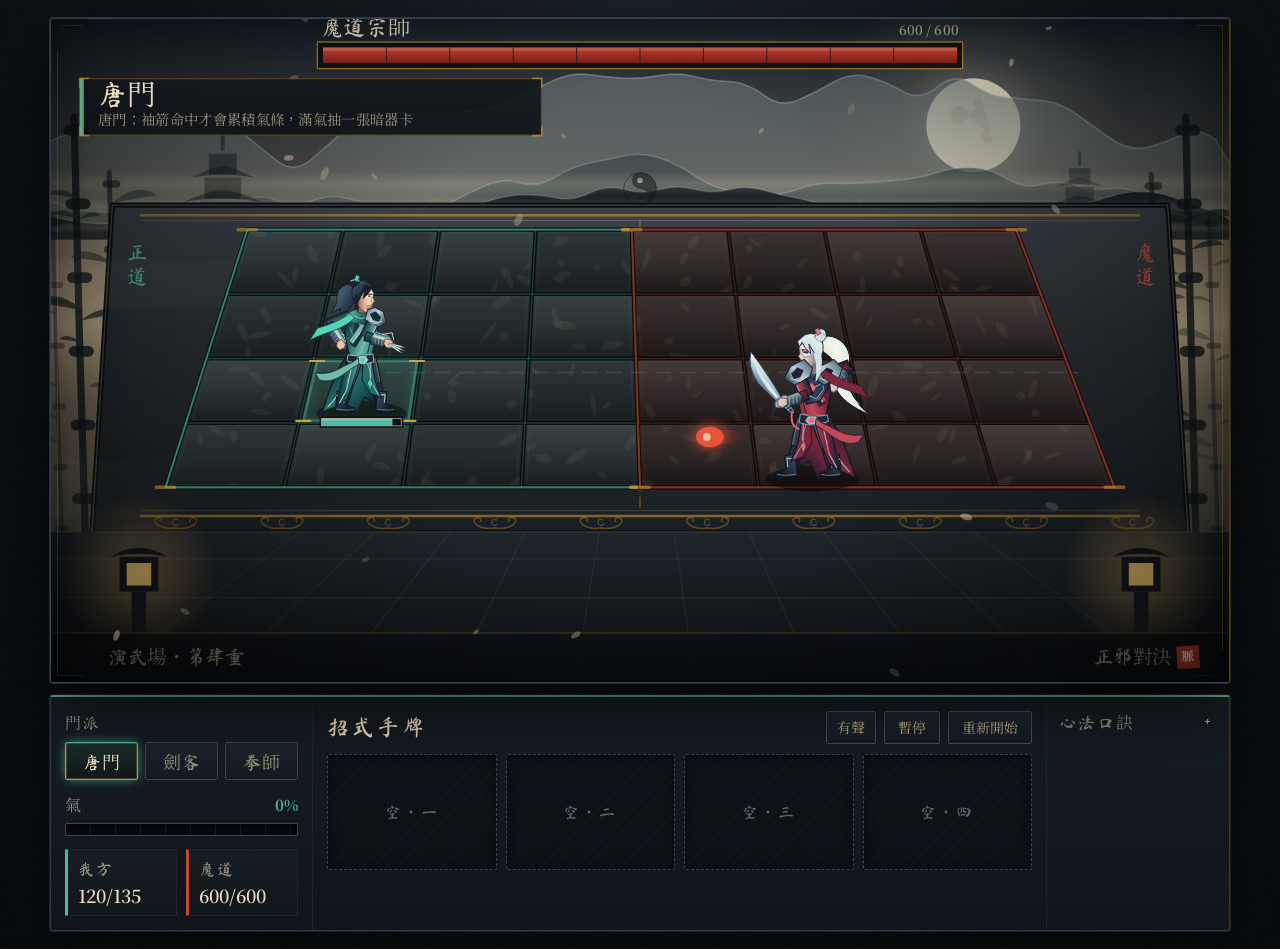
==== commit e66bacf6: "Fix boxer same-row attacks and consolidate shared project handoff" ====
--- a/index.html
+++ b/index.html
@@ -71,8 +71,8 @@
             <span>暫停 P／Escape　｜　靜音：右上「有聲」鈕</span>
             <span>手機：棋盤滑動移動，點擊普攻</span>
             <span>劍客：浮空後接特定攻擊可加倍擊飛</span>
-            <span>拳師：普攻會順移到敵人正對格出拳，必中但位置由敵人決定</span>
-            <span>拳師：攻速較慢，但每拳集氣較高</span>
+            <span>拳師：同列普攻自動鎖定敵人左側一格，出拳後返回原位；不同列朝原準心出拳</span>
+            <span>拳師：每拳命中集氣 90，落空不集氣</span>
             <span>拳師：百裂崩拳引導 1.6 秒期間無法移動</span>
             <span>魔道會同時放場地攻擊與招式，先讀腳下再讀招</span>
           </div>
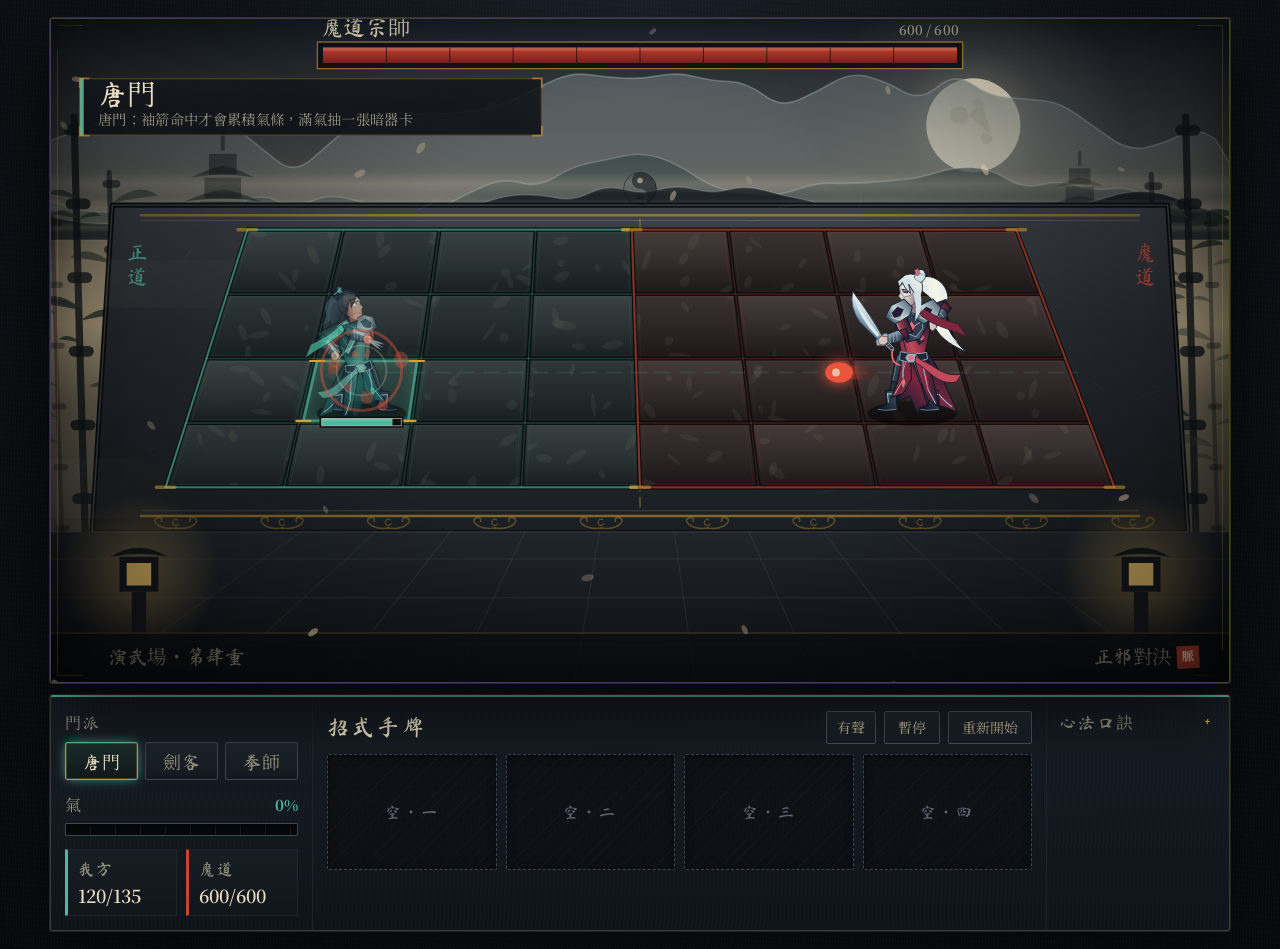
==== commit ccc7dc27: "Rebuild combat sound bank with distinct weapon and skill Foley" ====
--- a/index.html
+++ b/index.html
@@ -81,6 +81,8 @@
     </main>
 
     <script src="character-art.js"></script>
-    <script src="game.js"></script>
+    <script src="sounds/manifest.js?v=20260906-a"></script>
+    <script src="combat-audio.js?v=20260906-a"></script>
+    <script src="game.js?v=20260906-a"></script>
   </body>
 </html>
